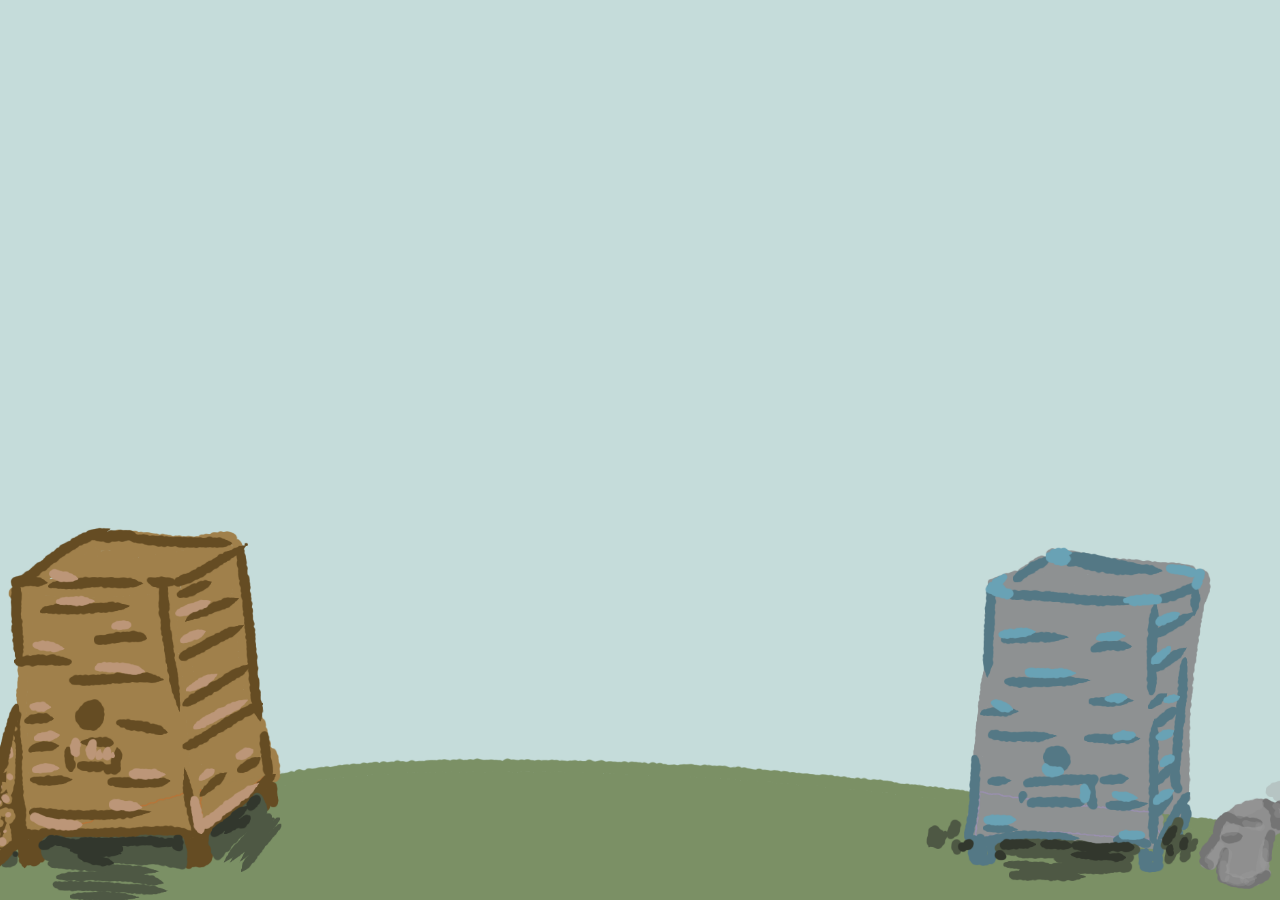
==== index.html @ fed3098f "Let's start" ====
<!DOCTYPE html>
<html lang="ru">
<head>
    <meta charset="UTF-8">
    <meta name="viewport" content="width=device-width, initial-scale=1.0">
    <title>Smart Hive 3.0 Interface</title>
    
    <link rel="stylesheet" href="style.css">
</head>
<body>
    
</body>
</html>
---- style.css ----
body {
    margin: 0;          /* Убираем лишние отступы по краям */
    width: 100vw;       /* ровно на ширину экрана */
    height: 100vh;      /* ровно на высоту экрана */
    overflow: hidden;   /*окно не будет листаться */
    
    /* Настройка фона */
    background-image: url('pictures/bg.png');
    background-size: cover;
    background-position: center;
    background-repeat: no-repeat;
}
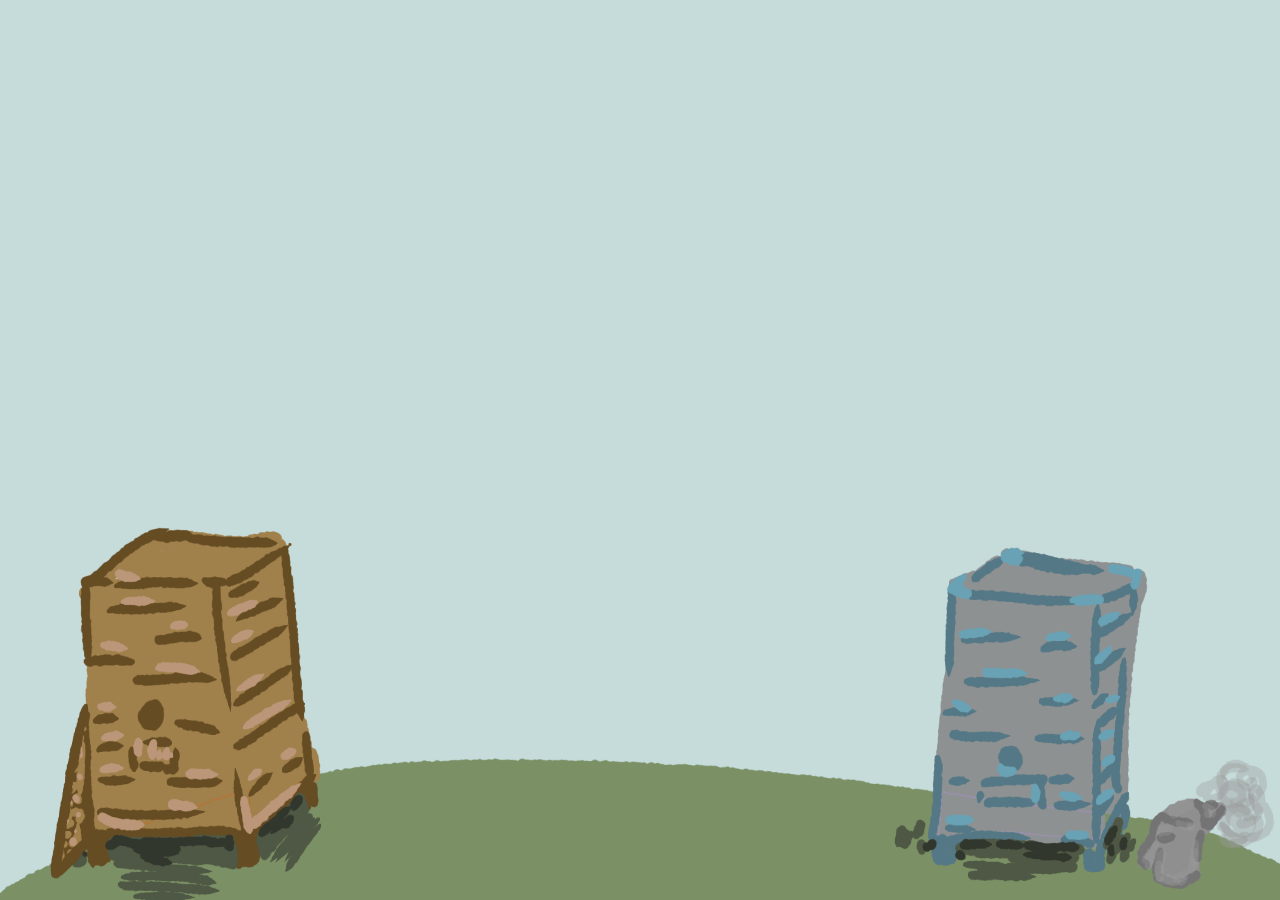
==== commit d742e74d: "bg" ====
--- a/index.html
+++ b/index.html
@@ -8,6 +8,7 @@
     <link rel="stylesheet" href="style.css">
 </head>
 <body>
-    
+    <img src="pictures/bg.png" class="background-canvas" alt="Фон">
+
 </body>
 </html>
--- a/style.css
+++ b/style.css
@@ -3,10 +3,16 @@
     width: 100vw;       /* ровно на ширину экрана */
     height: 100vh;      /* ровно на высоту экрана */
     overflow: hidden;   /*окно не будет листаться */
+    position: relative;
     
-    /* Настройка фона */
-    background-image: url('pictures/bg.png');
-    background-size: cover;
-    background-position: center;
-    background-repeat: no-repeat;
 }
+
+.background-canvas {
+    position: absolute;  /* делаем независимой */
+    top: 0;
+    left: 0;
+    width: 100%;        /*на 100% ширины ноутбука */
+    height: 100%;       /*на 100% высоты ноутбука */
+    object-fit: fill;
+    z-index: -1;
+}
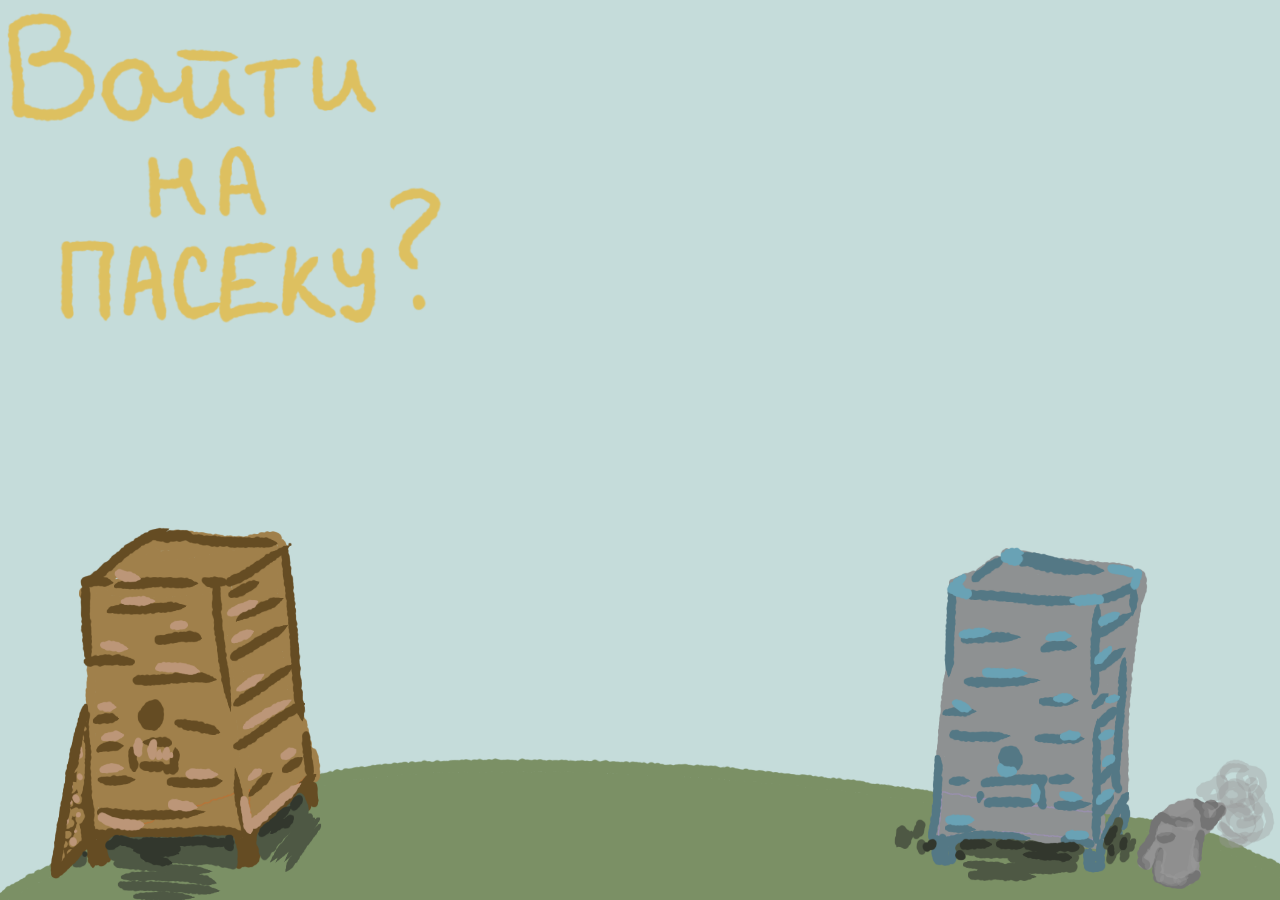
==== commit 220eb618: "enter text" ====
--- a/index.html
+++ b/index.html
@@ -11,4 +11,23 @@
     <img src="pictures/bg.png" class="background-canvas" alt="Фон">
 
 </body>
+<script>
+    // элемент подключения стилей программно
+    const link = document.createElement('link');
+    link.rel = 'stylesheet';
+    
+    // Добавляем к названию style.css текущее время в миллисекундах
+    link.href = 'style.css?v=' + Date.now();
+    
+    // Вставляем эту строчку в шапку сайта
+    document.head.appendChild(link);
+</script>
+
+<div class="welcome-container">
+    
+
+    <img src="pictures/enter.png" class="smooth-appearance text-logo" alt="Входной текст" style="max-width: 80%; height: auto;">
+
+</div>
+
 </html>
--- a/style.css
+++ b/style.css
@@ -15,4 +15,25 @@
     height: 100%;       /*на 100% высоты ноутбука */
     object-fit: fill;
     z-index: -1;
-}+}
+
+.text-logo {
+    width: 450px;       /* Задаем фиксированную, аккуратную ширину на компьютере */
+    height: auto;       /* Высота подстроится сама пропорционально, чтобы надпись не сплющилась */
+}
+
+/* если экран меньше или равен 768 пикселей (смартфоны) */
+@media (max-width: 768px) {
+    body {
+        height: auto;        /* Высота больше не зажата в рамки экрана */
+        overflow-y: auto;    /* Разрешаем аккуратную вертикальную прокрутку пальцем */
+    }
+
+    .background-canvas {
+        object-fit: cover;   /* Картинка на фоне больше не сплющивается, а красиво заполняет длинный экран телефона */
+    }
+
+    .text-logo {
+        width: 75%;     /* На телефоне текст займет 75% от ширины экрана, как бы мал он ни был */
+    }
+}
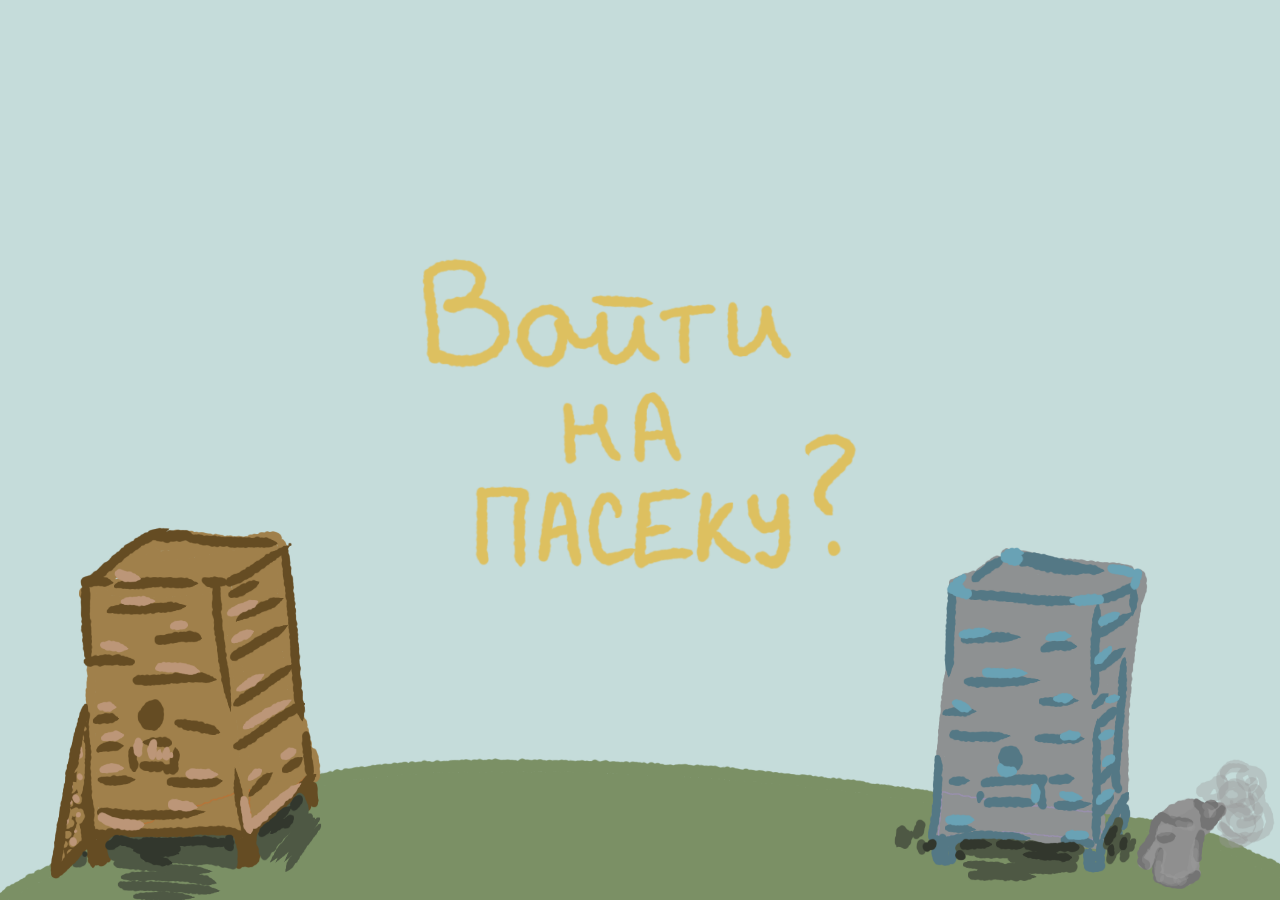
==== commit 7a626f16: "button" ====
--- a/index.html
+++ b/index.html
@@ -26,8 +26,13 @@
 <div class="welcome-container">
     
 
-    <img src="pictures/enter.png" class="smooth-appearance text-logo" alt="Входной текст" style="max-width: 80%; height: auto;">
-
+     <div style="display: flex; flex-direction: column; justify-content: center; align-items: center; position: absolute; top: 0; left: 0; width: 100vw; height: 100vh; gap: 24px;">
+        
+        <img src="pictures/enter.png" class="smooth-appearance text-logo" alt="Входной текст">
+        
+        <button class="enter-button">
+            Прямо сейчас
+        </button>
 </div>
 
 </html>
--- a/style.css
+++ b/style.css
@@ -22,6 +22,42 @@
     height: auto;       /* Высота подстроится сама пропорционально, чтобы надпись не сплющилась */
 }
 
+.enter-button {
+    background: linear-gradient(135deg, #d08c60 0%, #e8ac65 100%); 
+    
+    border: none;                 /* Убираем стандартную грубую рамку браузера */
+    color: #f1dca7;               /* цвет текста */
+    font-family: 'Comfortaa', cursive; /* Наш округлый уютный шрифт */
+    font-size: 16px;              /* Размер букв */
+    font-weight: bold;            /* Жирный шрифт */
+    
+    /* Воздух внутри кнопки: 14 пикселей отступы сверху/снизу и 32 пикселя по бокам */
+    padding: 14px 32px;           
+    border-radius: 20px;          /* Красивые скругленные "зефирные" углы */
+    
+    
+    /* Тень: нежное янтарное свечение под кнопкой для ощущения объема */
+    box-shadow: 0 4px 15px #b98b734d; 
+    
+    /* Анимация: кнопка будет плавно реагировать на мышку за 0.2 секунды */
+    transition: transform 0.2s ease, box-shadow 0.2s ease;
+    
+    /* Плавное появление кнопки из тумана (чуть позже логотипа) */
+    opacity: 0;
+    animation: fadeIn 1.5s ease-out 0.8s forwards;
+}
+
+/* Эффект при наведении: кнопка плавно приподнимается вверх на 2 пикселя */
+.enter-button:hover {
+    transform: translateY(-2px);
+    box-shadow: 0 6px 20px #b584634d; /* Тень */
+}
+
+/* Эффект при клике: кнопка пружинит обратно на свое место */
+.enter-button:active {
+    transform: translateY(0);
+}
+
 /* если экран меньше или равен 768 пикселей (смартфоны) */
 @media (max-width: 768px) {
     body {
@@ -34,6 +70,13 @@
     }
 
     .text-logo {
-        width: 75%;     /* На телефоне текст займет 75% от ширины экрана, как бы мал он ни был */
+        width: 30%;     /* На телефоне текст займет 75% от ширины экрана, как бы мал он ни был */
+    }
+
+    .enter-button {
+        width: 80%;           
+        padding: 16px 20px;   
+        font-size: 18px;      
+        box-shadow: 0 6px 18px #b584635d; 
     }
 }
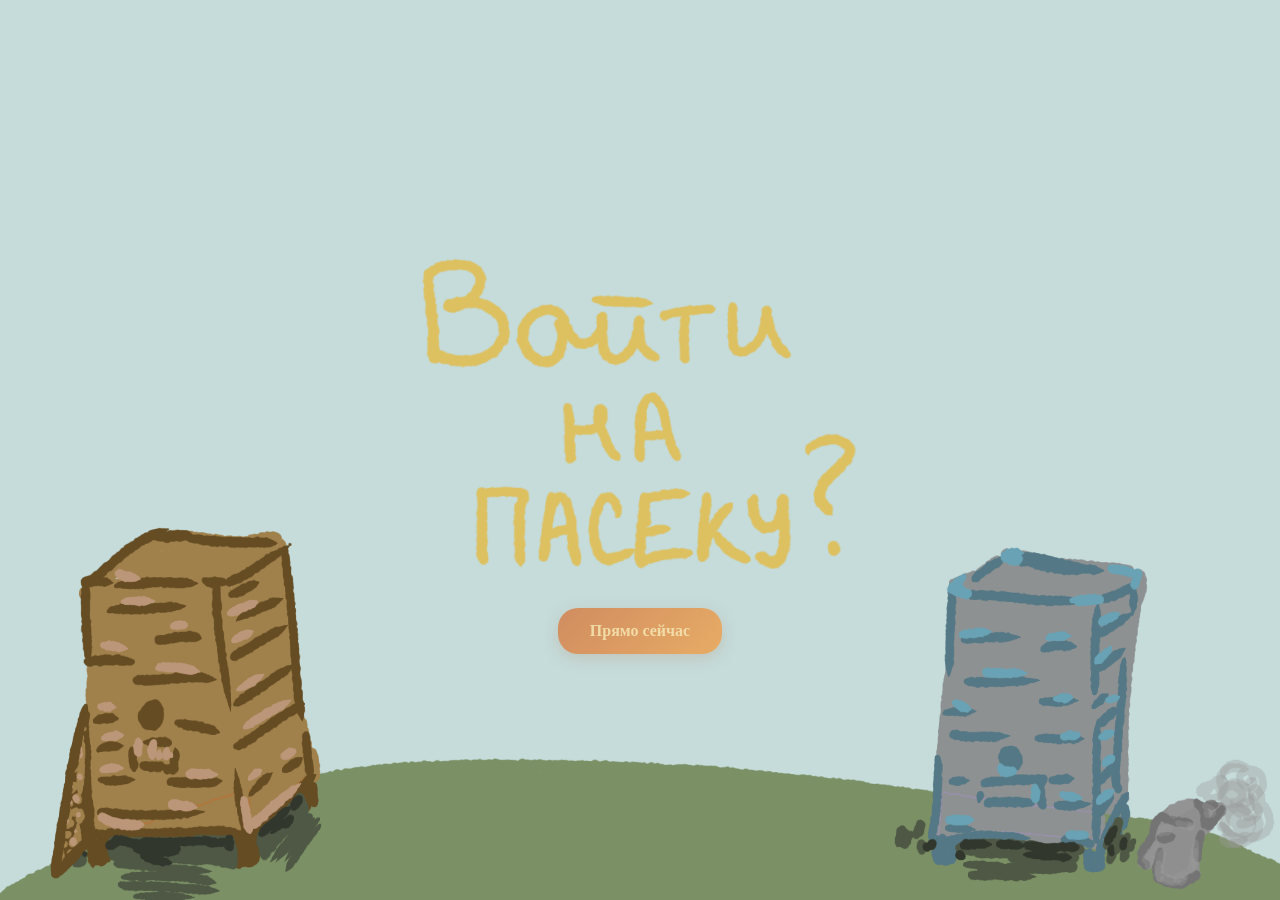
==== commit 14f3d2b2: "shadow" ====
--- a/index.html
+++ b/index.html
@@ -26,7 +26,7 @@
 <div class="welcome-container">
     
 
-     <div style="display: flex; flex-direction: column; justify-content: center; align-items: center; position: absolute; top: 0; left: 0; width: 100vw; height: 100vh; gap: 24px;">
+     <div style="display: flex; flex-direction: column; justify-content: center; align-items: center; position: absolute; top: 0; left: 0; width: 100vw; height: 100vh; gap: 24px; pointer-events: none;">
         
         <img src="pictures/enter.png" class="smooth-appearance text-logo" alt="Входной текст">
         
--- a/style.css
+++ b/style.css
@@ -5,6 +5,17 @@
     overflow: hidden;   /*окно не будет листаться */
     position: relative;
     
+}
+
+@keyframes fadeIn {
+    from {
+        opacity: 0;
+        transform: translateY(10px);
+    }
+    to {
+        opacity: 1;
+        transform: translateY(0);
+    }
 }
 
 .background-canvas {
@@ -45,6 +56,10 @@
     /* Плавное появление кнопки из тумана (чуть позже логотипа) */
     opacity: 0;
     animation: fadeIn 1.5s ease-out 0.8s forwards;
+
+    pointer-events: auto; /* Включает клики обратно только для самой кнопки */
+    position: relative;   /* Выводит кнопку в активный слой */
+    z-index: 10;
 }
 
 /* Эффект при наведении: кнопка плавно приподнимается вверх на 2 пикселя */
@@ -66,7 +81,13 @@
     }
 
     .background-canvas {
-        object-fit: cover;   /* Картинка на фоне больше не сплющивается, а красиво заполняет длинный экран телефона */
+        position: fixed;
+        top: 0;
+        left: 0;
+        width: 100vw;
+        height: 100vh;
+        object-fit: cover;
+        z-index: -1;
     }
 
     .text-logo {
